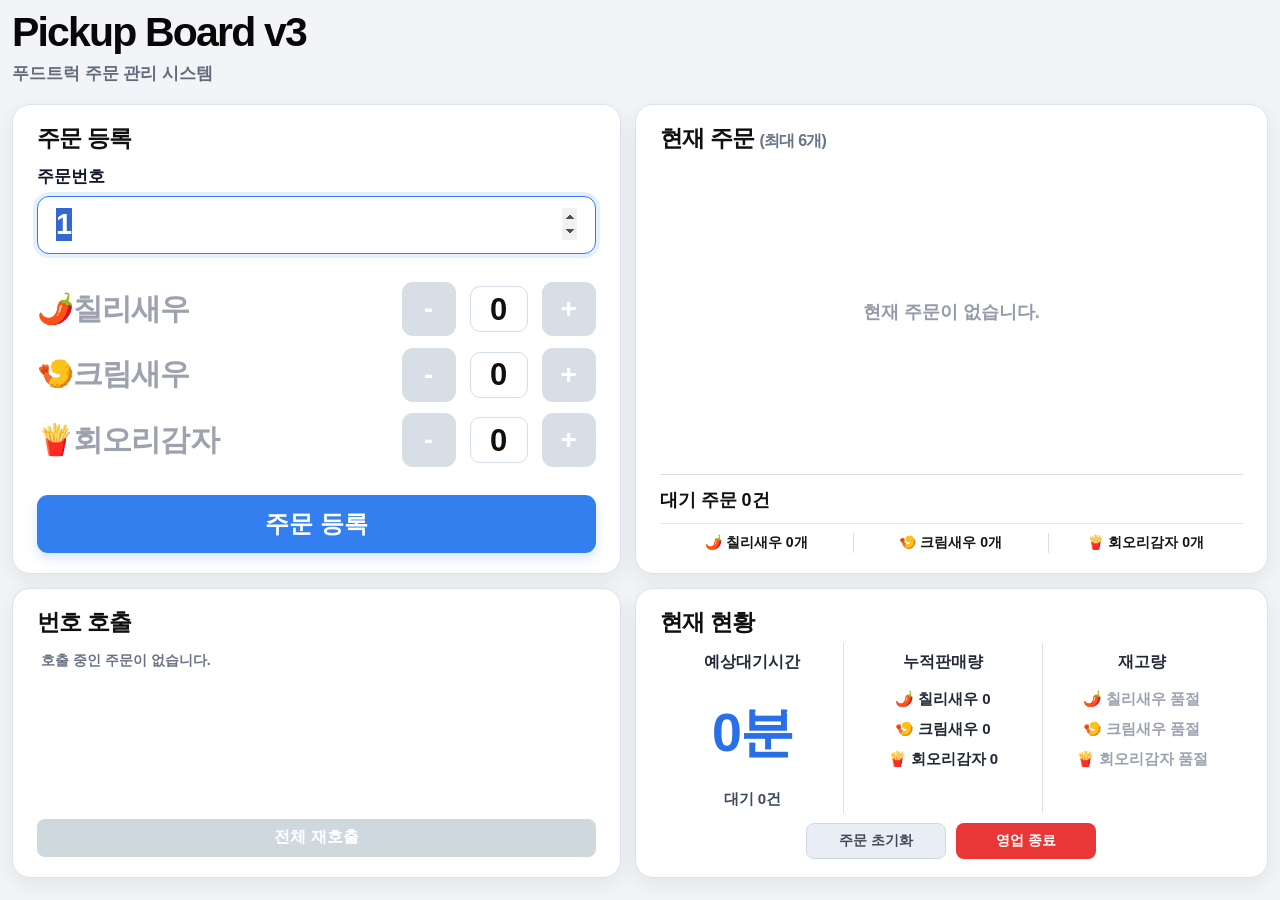
==== index.html @ 9f9c9aea "Pickup Board v3.0 Initial Release" ====
<!DOCTYPE html>
<html lang="ko">

<head>

    <meta charset="UTF-8">

    <meta
        name="viewport"
        content="width=device-width, initial-scale=1.0">

    <title>Pickup Board v3</title>

    <link
        rel="stylesheet"
        href="style.css">

</head>

<body>

    <div class="container">

        <!-- ==========================
             Header
        =========================== -->

        <header class="header">

            <h1>Pickup Board v3</h1>

            <p>푸드트럭 주문 관리 시스템</p>

        </header>



        <!-- ==========================
             Dashboard
        =========================== -->

        <main class="dashboard">

            <!-- ======================
                 주문 등록
            ======================= -->

            <section class="card order-card">

                <h2>주문 등록</h2>

                <div class="order-number">

                    <label for="orderNumber">
                        주문번호
                    </label>

                    <input
                        id="orderNumber"
                        type="number">

                </div>


                <div class="menu-list">

                    <!-- 칠리새우 -->

                    <div class="menu-item">

                        <label class="menu-name">

                            🌶️칠리새우

                        </label>

                        <div class="counter">

                            <button
                                id="minusChili"
                                class="minus">

                                -

                            </button>

                            <span
                                id="countChili"
                                class="count-text">

                                0

                            </span>

                            <button
                                id="plusChili"
                                class="plus">

                                +

                            </button>

                        </div>

                    </div>


                    <!-- 크림새우 -->

                    <div class="menu-item">

                        <label class="menu-name">

                            🍤크림새우

                        </label>

                        <div class="counter">

                            <button
                                id="minusCream"
                                class="minus">

                                -

                            </button>

                            <span
                                id="countCream"
                                class="count-text">

                                0

                            </span>

                            <button
                                id="plusCream"
                                class="plus">

                                +

                            </button>

                        </div>

                    </div>


                    <!-- 회오리감자 -->

                    <div class="menu-item">

                        <label class="menu-name">

                            🍟회오리감자

                        </label>

                        <div class="counter">

                            <button
                                id="minusPotato"
                                class="minus">

                                -

                            </button>

                            <span
                                id="countPotato"
                                class="count-text">

                                0

                            </span>

                            <button
                                id="plusPotato"
                                class="plus">

                                +

                            </button>

                        </div>

                    </div>

                </div>


                <button
                    id="registerButton"
                    class="register-button">

                    주문 등록

                </button>

            </section>



            <!-- ======================
                 현재 주문
            ======================= -->

            <section class="card current-card">

                <h2>

                    현재 주문

                    <small>(최대 6개)</small>

                </h2>

                <div
                    id="currentOrders"
                    class="current-orders">

                </div>

                <div class="summary">

                    <div class="waiting-count">

                        <strong id="waitingCount">
                            대기 주문 0건
                        </strong>

                        <span id="hiddenOrderCount">

                        </span>

                    </div>

                    <div class="menu-summary">

                        <span id="summaryChili">

                            🌶️ 칠리새우 0개

                        </span>

                        <span id="summaryCream">

                            🍤 크림새우 0개

                        </span>

                        <span id="summaryPotato">

                            🍟 회오리감자 0개

                        </span>

                    </div>

                </div>

            </section>



            <!-- ======================
                 번호 호출
            ======================= -->

            <section class="card call-card">

                <h2>번호 호출</h2>

                <div
                    id="calledOrders"
                    class="called-orders">

                </div>

                <button
                    id="recallButton"
                    class="recall-button">

                    전체 재호출

                </button>

            </section>



            <!-- ======================
                 현재 현황
            ======================= -->

            <section class="card status-card">

                <h2>현재 현황</h2>

                <div class="status-grid">

                    <!-- 예상 대기시간 -->

                    <div class="status-column">

                        <h3>예상대기시간</h3>

                        <div
                            id="estimatedTime"
                            class="status-value">

                            0분

                        </div>

                        <div
                            id="waitingOrders"
                            class="status-sub">

                            대기 0건

                        </div>

                    </div>


                    <!-- 누적 판매 -->

                    <div class="status-column">

                        <h3>누적판매량</h3>

                        <div
                            id="salesChili">

                            🌶️칠리새우 0

                        </div>

                        <div
                            id="salesCream">

                            🍤크림새우 0

                        </div>

                        <div
                            id="salesPotato">

                            🍟회오리감자 0

                        </div>

                    </div>


                    <!-- 재고 -->

                    <div class="status-column">

                        <h3>재고량</h3>

                        <div
                            id="stockChili">

                            🌶️칠리새우 0

                        </div>

                        <div
                            id="stockCream">

                            🍤크림새우 0

                        </div>

                        <div
                            id="stockPotato">

                            🍟회오리감자 0

                        </div>

                    </div>

                </div>


                <div class="status-buttons">

                    <button
                        id="resetButton"
                        class="reset-button">

                        주문 초기화

                    </button>

                    <button
                        id="closeButton"
                        class="close-button">

                        영업 종료

                    </button>

                </div>

            </section>

        </main>

    </div>

    <script src="app.js"></script>

</body>

</html>
---- style.css ----
/* =========================================================
   Pickup Board v3
   style.css 전체 교체 코드
========================================================= */


/* =========================================================
   기본 초기화
========================================================= */

* {
    box-sizing: border-box;
    margin: 0;
    padding: 0;
}

html,
body {
    width: 100%;
    min-height: 100%;
}

body {
    background: #f2f4f7;
    color: #111827;

    font-family:
        Pretendard,
        "Noto Sans KR",
        "Apple SD Gothic Neo",
        Arial,
        sans-serif;

    line-height: 1.4;
}

button,
input {
    font: inherit;
}

button {
    border: none;
    cursor: pointer;

    touch-action: manipulation;
    -webkit-tap-highlight-color: transparent;
}

button:focus-visible,
input:focus-visible {
    outline: 4px solid rgba(47, 126, 247, 0.18);
    outline-offset: 2px;
}


/* =========================================================
   전체 화면
========================================================= */

.container {
    width: 100%;
    max-width: 1920px;

    margin: 0 auto;
    padding: 12px;
}


/* =========================================================
   상단 제목
========================================================= */

.header {
    margin-bottom: 18px;
}

.header h1 {
    color: #070707;

    font-size: clamp(40px, 3.2vw, 58px);
    font-weight: 900;
    line-height: 1.02;
    letter-spacing: -1.8px;
}

.header p {
    margin-top: 8px;

    color: #626c7b;

    font-size: clamp(17px, 1.3vw, 22px);
    font-weight: 600;
}


/* =========================================================
   대시보드
========================================================= */

.dashboard {
    display: grid;

    grid-template-columns:
        minmax(440px, 0.98fr)
        minmax(610px, 1.02fr);

    grid-template-rows:
        minmax(470px, 1.4fr)
        minmax(290px, 0.86fr);

    gap: 14px;
}


/* =========================================================
   공통 카드
========================================================= */

.card {
    min-width: 0;
    min-height: 0;

    display: flex;
    flex-direction: column;

    overflow: hidden;

    padding: 20px 24px;

    border: 1px solid #dbe2eb;
    border-radius: 18px;

    background: #ffffff;

    box-shadow:
        0 7px 22px rgba(27, 39, 58, 0.07);
}

.card h2 {
    flex-shrink: 0;

    margin-bottom: 14px;

    color: #101010;

    font-size: clamp(23px, 1.65vw, 29px);
    font-weight: 900;
    line-height: 1.15;
    letter-spacing: -0.8px;
}

.card h2 small {
    color: #687487;

    font-size: 16px;
    font-weight: 700;
}


/* =========================================================
   주문 등록
========================================================= */

.order-card {
    min-height: 0;
}

.order-number {
    flex-shrink: 0;
}

.order-number label {
    display: block;

    margin-bottom: 7px;

    color: #111827;

    font-size: 17px;
    font-weight: 900;
}

.order-number input {
    width: 100%;
    height: 58px;

    padding: 0 18px;
    margin-bottom: 17px;

    border: 1px solid #cdd8e6;
    border-radius: 12px;

    background: #f8fafc;
    color: #101010;

    font-size: 29px;
    font-weight: 900;

    transition:
        border-color 0.15s ease,
        box-shadow 0.15s ease,
        background 0.15s ease;
}

.order-number input:focus {
    border-color: #2f7ef7;
    background: #ffffff;

    box-shadow:
        0 0 0 4px rgba(47, 126, 247, 0.12);

    outline: none;
}


/* =========================================================
   주문 메뉴 목록
========================================================= */

.menu-list {
    flex: 1;
    min-height: 0;

    display: flex;
    flex-direction: column;
    justify-content: space-evenly;
}

.menu-item {
    display: flex;
    align-items: center;
    justify-content: space-between;

    gap: 22px;
}

.menu-name {
    min-width: 0;

    color: #111111;

    font-size: 30px;
    font-weight: 900;
    line-height: 1.15;
    letter-spacing: -0.9px;
}


/* =========================================================
   메뉴 수량 조절
========================================================= */

.counter {
    flex-shrink: 0;

    display: grid;
    grid-template-columns: 54px 58px 54px;
    align-items: center;

    column-gap: 14px;
}

.minus,
.plus {
    width: 54px;
    height: 54px;

    border-radius: 11px;

    background: #347ff0;
    color: #ffffff;

    font-size: 28px;
    font-weight: 900;
    line-height: 1;

    box-shadow:
        0 4px 10px rgba(47, 126, 247, 0.18);

    transition:
        background 0.15s ease,
        transform 0.1s ease;
}

.minus:hover,
.plus:hover {
    background: #236de2;
}

.minus:active,
.plus:active {
    transform: scale(0.94);
}

.count-text {
    width: 58px;
    height: 46px;

    display: flex;
    align-items: center;
    justify-content: center;

    border: 1px solid #d3deeb;
    border-radius: 10px;

    background: #ffffff;
    color: #101010;

    font-size: 31px;
    font-weight: 900;
    line-height: 1;
}

.register-button {
    width: 100%;
    height: 58px;
    flex-shrink: 0;

    margin-top: 16px;

    border-radius: 11px;

    background: #347ff0;
    color: #ffffff;

    font-size: 24px;
    font-weight: 900;

    box-shadow:
        0 5px 12px rgba(47, 126, 247, 0.2);

    transition:
        background 0.15s ease,
        transform 0.1s ease;
}

.register-button:hover {
    background: #246fe2;
}

.register-button:active {
    transform: scale(0.985);
}


/* =========================================================
   현재 주문
========================================================= */

.current-card {
    min-height: 0;
}

.current-orders {
    flex: 1;
    min-height: 0;

    display: grid;
    grid-template-columns: repeat(3, minmax(0, 1fr));
    grid-template-rows: repeat(2, minmax(0, 1fr));

    gap: 12px;

    overflow: hidden;
}


/* 현재 주문 개별 카드 */

.current-order-item {
    min-width: 0;
    min-height: 0;

    display: flex;
    flex-direction: column;

    overflow: hidden;

    padding: 12px 14px;

    border: 1px solid #ccd7e5;
    border-radius: 12px;

    background: #ffffff;

    transition:
        border-color 0.15s ease,
        background 0.15s ease,
        transform 0.1s ease;
}

.current-order-item:hover {
    border-color: #347ff0;
    background: #f8fbff;
}

.current-order-item:active {
    transform: scale(0.985);
}


/* 주문번호와 경과시간 */

.order-number-row {
    width: 100%;
    min-width: 0;

    display: flex;
    align-items: center;

    gap: 8px;
}

.order-number-button {
    width: auto;
    height: auto;
    min-width: 0;

    flex: 0 0 auto;

    padding: 0;

    background: transparent;
    color: #2e73e8;

    font-size: 26px;
    font-weight: 900;
    line-height: 1.05;
    text-align: left;
}

.order-number-button:hover {
    color: #155bc8;
}

.elapsed-time {
    flex: 0 0 auto;

    padding: 4px 7px;

    border-radius: 20px;

    font-size: 11px;
    font-weight: 900;
    line-height: 1;

    white-space: nowrap;
}

.elapsed-time.elapsed-normal {
    background: #edf3ff;
    color: #347ff0;
}

.elapsed-time.elapsed-warning {
    background: #fff3e0;
    color: #f57c00;
}

.elapsed-time.elapsed-danger {
    background: #ffebee;
    color: #e53935;
}


/* 현재 주문 메뉴 양쪽 정렬 */

.order-menu-list {
    min-height: 0;

    display: flex;
    flex-direction: column;

    gap: 4px;

    margin-top: 8px;

    overflow: hidden;
}

.order-menu-list .menu-row {
    width: 100%;
    min-width: 0;

    display: flex;
    align-items: center;
    justify-content: space-between;

    gap: 10px;
}

.order-menu-list .menu-row span {
    min-width: 0;

    overflow: hidden;

    color: #202020;

    font-size: 14px;
    font-weight: 650;

    white-space: nowrap;
    text-overflow: ellipsis;
}

.order-menu-list .menu-row strong {
    flex-shrink: 0;

    color: #101010;

    font-size: 15px;
    font-weight: 900;
}


/* 주문이 없을 때 */

.empty-orders {
    grid-column: 1 / -1;
    grid-row: 1 / -1;

    display: flex;
    align-items: center;
    justify-content: center;

    color: #929baa;

    font-size: 18px;
    font-weight: 700;
}


/* =========================================================
   현재 주문 하단 요약
========================================================= */

.summary {
    flex-shrink: 0;

    margin-top: 13px;
    padding-top: 11px;

    border-top: 1px solid #d6dee9;
}

.waiting-count {
    min-height: 30px;

    display: flex;
    align-items: center;

    gap: 28px;

    color: #111111;

    font-size: 18px;
    font-weight: 900;
}

#hiddenOrderCount {
    color: #2674e8;
    font-weight: 900;
}

.menu-summary {
    display: grid;
    grid-template-columns: repeat(3, minmax(0, 1fr));

    margin-top: 7px;
    padding-top: 9px;

    border-top: 1px solid #e1e7ef;
}

.menu-summary span {
    min-width: 0;

    padding: 0 10px;

    border-right: 1px solid #d7dee8;

    color: #141414;

    text-align: center;

    font-size: clamp(14px, 1.05vw, 17px);
    font-weight: 850;

    white-space: nowrap;
    overflow: hidden;
    text-overflow: ellipsis;
}

.menu-summary span:last-child {
    border-right: none;
}


/* =========================================================
   번호 호출
========================================================= */

.call-card {
    min-height: 0;
}

.called-orders {
    flex: 1;
    min-height: 0;

    display: grid;
    grid-template-columns: repeat(5, minmax(0, 1fr));
    grid-auto-rows: 48px;

    column-gap: 12px;
    row-gap: 12px;

    align-content: start;

    padding: 2px 4px 12px;

    overflow-y: auto;
    overflow-x: hidden;
}

.called-order-number {
    width: 100%;
    height: 48px;

    border-radius: 10px;

    background: #347ff0;
    color: #ffffff;

    font-size: 22px;
    font-weight: 900;
    line-height: 1;

    box-shadow:
        0 3px 8px rgba(47, 126, 247, 0.18);

    transition:
        background 0.15s ease,
        transform 0.1s ease;
}

.called-order-number:hover {
    background: #236de2;
}

.called-order-number:active {
    transform: scale(0.95);
}

.call-empty {
    grid-column: 1 / -1;

    width: 100%;
    margin: 0;

    color: #697384;

    font-size: 14px;
    font-weight: 650;
    line-height: 1.4;

    white-space: nowrap;
}

.recall-button {
    width: 100%;
    height: 38px;
    flex-shrink: 0;

    margin-top: 10px;

    border-radius: 8px;

    background: #347ff0;
    color: #ffffff;

    font-size: 16px;
    font-weight: 900;

    transition:
        background 0.15s ease,
        transform 0.1s ease;
}

.recall-button:hover:not(:disabled) {
    background: #236de2;
}

.recall-button:active:not(:disabled) {
    transform: scale(0.985);
}

.recall-button:disabled {
    background: #ced8dd;
    color: #ffffff;

    cursor: not-allowed;
}


/* =========================================================
   현재 현황
========================================================= */

.status-card {
    min-height: 0;

    padding-bottom: 18px;
}

.status-card h2 {
    margin-bottom: 8px;
}

.status-grid {
    flex: 1;
    min-height: 0;

    display: grid;
    grid-template-columns:
        minmax(0, 0.92fr)
        minmax(0, 1fr)
        minmax(0, 1fr);

    margin: 0 2px 8px;
}


/* 현재 현황 각 열 */

.status-column {
    min-width: 0;
    min-height: 0;

    display: flex;
    flex-direction: column;
    align-items: center;

    padding: 8px 18px 4px;

    text-align: center;

    border-right: 1px solid #d9e1eb;
}

.status-column:last-child {
    border-right: none;
}

.status-column h3 {
    flex-shrink: 0;

    margin-bottom: 10px;

    color: #222b37;

    font-size: 16px;
    font-weight: 900;
}


/* =========================================================
   예상 대기시간
========================================================= */

.status-value {
    flex: 1;
    min-height: 72px;

    display: flex;
    align-items: center;
    justify-content: center;

    color: #286fe8;

    font-size: clamp(44px, 4.2vw, 62px);
    font-weight: 900;
    line-height: 1;
    letter-spacing: -1.5px;
}

.status-sub {
    margin-top: 5px;

    color: #3f4b5c;

    font-size: 15px;
    font-weight: 850;
}


/* =========================================================
   누적 판매량 / 재고량
========================================================= */

#salesChili,
#salesCream,
#salesPotato,
#stockChili,
#stockCream,
#stockPotato {
    width: 100%;
    min-height: 30px;

    display: flex;
    align-items: center;
    justify-content: center;

    color: #202833;

    font-size: 15px;
    font-weight: 850;

    white-space: nowrap;
}


/* 재고 상태 */

/* 재고 20개 이상 */
.stock-normal {
    color: #22c55e !important;
}

/* 재고 10~19개 */
.stock-low {
    color: #f59e0b !important;
}

/* 재고 1~9개 */
.stock-danger {
    color: #ef4444 !important;
}

/* 재고 0개 */
.stock-soldout {
    color: #9ca3af !important;
    font-weight: 900 !important;
}

/* =========================================================
   현재 현황 하단 버튼
========================================================= */

.status-buttons {
    flex-shrink: 0;

    display: grid;
    grid-template-columns: 1fr 1fr;

    gap: 10px;

    width: min(290px, 100%);
    margin: 2px auto 0;
}

.reset-button,
.close-button {
    width: 100%;
    height: 36px;

    border-radius: 8px;

    font-size: 14px;
    font-weight: 900;

    transition:
        opacity 0.15s ease,
        transform 0.1s ease;
}

.reset-button {
    border: 1px solid #cfd8e5;

    background: #e9eef5;
    color: #3f4a59;
}

.close-button {
    background: #e93636;
    color: #ffffff;
}

.reset-button:hover,
.close-button:hover {
    opacity: 0.9;
}

.reset-button:active,
.close-button:active {
    transform: scale(0.97);
}


/* =========================================================
   스크롤바
========================================================= */

::-webkit-scrollbar {
    width: 7px;
    height: 7px;
}

::-webkit-scrollbar-track {
    background: transparent;
}

::-webkit-scrollbar-thumb {
    background: #c4ccd7;
    border-radius: 10px;
}

::-webkit-scrollbar-thumb:hover {
    background: #aeb8c5;
}


/* =========================================================
   낮은 높이의 노트북
========================================================= */

@media (min-width: 1001px) and (max-height: 850px) {
    .container {
        padding: 8px;
    }

    .header {
        margin-bottom: 12px;
    }

    .header h1 {
        font-size: 42px;
    }

    .header p {
        margin-top: 5px;
    }

    .dashboard {
        grid-template-rows:
            minmax(405px, 1.4fr)
            minmax(225px, 0.86fr);

        gap: 12px;
    }

    .card {
        padding: 16px 20px;
    }

    .card h2 {
        margin-bottom: 10px;

        font-size: 23px;
    }

    .order-number input {
        height: 51px;
        margin-bottom: 10px;
    }

    .menu-name {
        font-size: 26px;
    }

    .counter {
        grid-template-columns: 48px 52px 48px;
        column-gap: 11px;
    }

    .minus,
    .plus {
        width: 48px;
        height: 48px;
    }

    .count-text {
        width: 52px;
        height: 41px;

        font-size: 28px;
    }

    .register-button {
        height: 49px;
        margin-top: 10px;
    }

    .current-order-item {
        padding: 9px 11px;
    }

    .summary {
        margin-top: 9px;
        padding-top: 8px;
    }

    .menu-summary {
        margin-top: 4px;
        padding-top: 6px;
    }

    .status-card {
        padding-bottom: 13px;
    }

    .status-grid {
        margin-bottom: 4px;
    }

    .status-column {
        padding: 4px 10px 2px;
    }

    .status-column h3 {
        margin-bottom: 4px;

        font-size: 14px;
    }

    .status-value {
        min-height: 54px;
    }

    #salesChili,
    #salesCream,
    #salesPotato,
    #stockChili,
    #stockCream,
    #stockPotato {
        min-height: 24px;

        font-size: 13px;
    }

    .status-buttons {
        width: min(270px, 100%);
    }

    .reset-button,
    .close-button {
        height: 32px;

        font-size: 13px;
    }
}


/* =========================================================
   태블릿 세로 / 작은 화면
========================================================= */

@media (max-width: 1000px) {
    .container {
        padding: 12px;
    }

    .dashboard {
        grid-template-columns: 1fr;
        grid-template-rows: auto;
    }

    .card {
        min-height: 350px;
    }

    .order-card,
    .current-card {
        min-height: 510px;
    }

    .current-orders {
        min-height: 315px;
    }

    .call-card,
    .status-card {
        min-height: 320px;
    }
}


/* =========================================================
   모바일
========================================================= */

@media (max-width: 650px) {
    .container {
        padding: 9px;
    }

    .header h1 {
        font-size: 35px;
    }

    .header p {
        font-size: 16px;
    }

    .card {
        padding: 17px;

        border-radius: 15px;
    }

    .menu-name {
        font-size: 23px;
    }

    .counter {
        grid-template-columns: 45px 46px 45px;

        column-gap: 8px;
    }

    .minus,
    .plus {
        width: 45px;
        height: 45px;

        font-size: 24px;
    }

    .count-text {
        width: 46px;
        height: 39px;

        font-size: 25px;
    }

    .current-card {
        min-height: 610px;
    }

    .current-orders {
        grid-template-columns: repeat(2, minmax(0, 1fr));
        grid-template-rows: repeat(3, minmax(0, 1fr));

        min-height: 430px;
    }

    .current-order-item {
        padding: 10px;
    }

    .order-number-button {
        font-size: 27px;
    }

    .waiting-count {
        flex-wrap: wrap;

        gap: 6px 18px;
    }

    .menu-summary {
        grid-template-columns: 1fr;

        gap: 7px;
    }

    .menu-summary span {
        border-right: none;

        text-align: left;
    }

    .called-orders {
        grid-template-columns: repeat(3, minmax(0, 1fr));
    }

    .status-grid {
        grid-template-columns: 1fr;

        gap: 5px;
    }

    .status-column {
        padding: 12px 4px;

        border-right: none;
        border-bottom: 1px solid #dce3ec;
    }

    .status-column:last-child {
        border-bottom: none;
    }

    .status-value {
        min-height: 65px;
    }

    .status-buttons {
        grid-template-columns: 1fr;

        width: 100%;
    }

    .reset-button,
    .close-button {
        height: 40px;
    }
}
/* =========================================================
   품절 메뉴 + / - 버튼
========================================================= */

.plus.sold-out-button,
.minus.sold-out-button {

    background: #cbd3dd !important;
    color: #ffffff !important;

    cursor: not-allowed;

    box-shadow: none;
    opacity: 0.75;
}

.plus.sold-out-button:hover,
.minus.sold-out-button:hover {

    background: #cbd3dd !important;
}

.plus.sold-out-button:active,
.minus.sold-out-button:active {

    transform: none;
}

/* =========================================================
   수량이 0인 - 버튼
   (재고는 있으므로 파란색 유지)
========================================================= */

.minus:disabled:not(.sold-out-button) {

    background: #347ff0 !important;
    color: #ffffff !important;

    cursor: not-allowed;
    opacity: 0.6;
}

.minus:disabled:not(.sold-out-button):hover {

    background: #347ff0 !important;
}

.minus:disabled:not(.sold-out-button):active {

    transform: none;
}

/* =========================================================
   품절 메뉴 이름
========================================================= */

.menu-name.sold-out-menu-name {
    color: #9ca3af;
}
/* =========================================
   현재 주문 상태
========================================= */

/* 대기 주문 */
.current-order-item.waiting-order{
    border: 1px solid #d9e3f2;
}

/* 조리중 주문 */
.current-order-item.cooking-order{

    border: 3px solid #ff9800;

    box-shadow: 0 0 14px rgba(255,152,0,.25);

    transition: .25s;
}
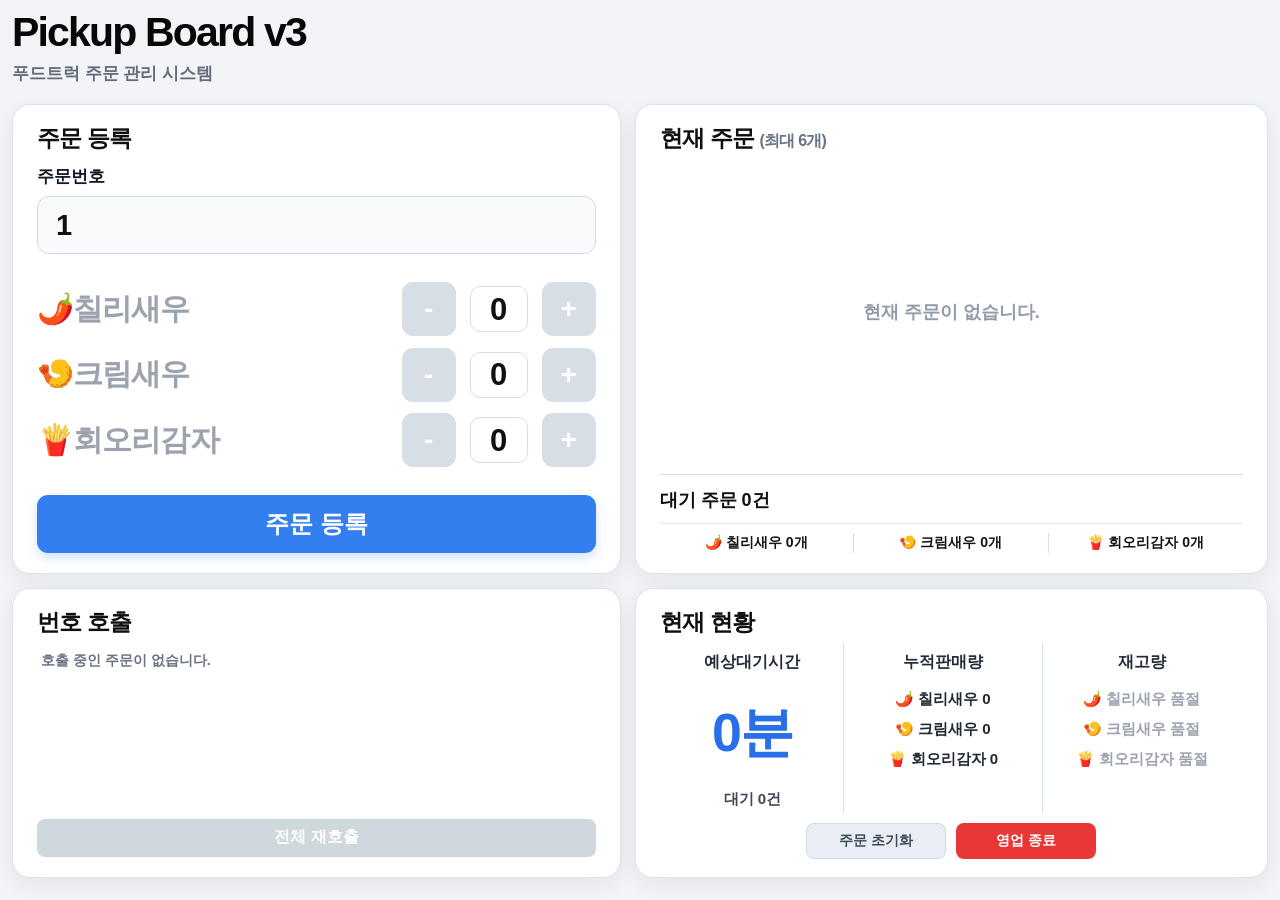
==== commit c6f23427: "Add custom order number keypad" ====
--- a/index.html
+++ b/index.html
@@ -55,9 +55,64 @@
                         주문번호
                     </label>
 
-                    <input
+                    <button
                         id="orderNumber"
-                        type="number">
+                        type="button"
+                        class="order-number-display"
+                        aria-haspopup="dialog"
+                        aria-expanded="false">
+                        1
+                    </button>
+
+                </div>
+
+                <div
+                    id="orderNumberModal"
+                    class="order-number-modal"
+                    hidden
+                    role="dialog"
+                    aria-modal="true"
+                    aria-labelledby="orderNumberModalTitle">
+
+                    <div class="order-number-modal-panel">
+
+                        <div class="order-number-modal-header">
+                            <h3 id="orderNumberModalTitle">
+                                주문번호 수정
+                            </h3>
+                        </div>
+
+                        <div
+                            id="orderNumberValue"
+                            class="order-number-value">
+                            1
+                        </div>
+
+                        <div class="order-number-keypad">
+
+                            <button type="button" class="keypad-button" data-digit="1">1</button>
+                            <button type="button" class="keypad-button" data-digit="2">2</button>
+                            <button type="button" class="keypad-button" data-digit="3">3</button>
+                            <button type="button" class="keypad-button" data-digit="4">4</button>
+                            <button type="button" class="keypad-button" data-digit="5">5</button>
+                            <button type="button" class="keypad-button" data-digit="6">6</button>
+                            <button type="button" class="keypad-button" data-digit="7">7</button>
+                            <button type="button" class="keypad-button" data-digit="8">8</button>
+                            <button type="button" class="keypad-button" data-digit="9">9</button>
+                            <button type="button" class="keypad-button keypad-cancel" data-action="cancel">취소</button>
+                            <button type="button" class="keypad-button" data-digit="0">0</button>
+                            <button type="button" class="keypad-button keypad-backspace" data-action="backspace">←</button>
+
+                        </div>
+
+                        <button
+                            id="orderNumberConfirm"
+                            type="button"
+                            class="order-number-confirm">
+                            확인
+                        </button>
+
+                    </div>
 
                 </div>
 
@@ -412,7 +467,7 @@
 
     </div>
 
-    <script src="app.js"></script>
+    <script src="app.js?v=20260818-1"></script>
 
 </body>
 
--- a/style.css
+++ b/style.css
@@ -181,7 +181,7 @@
     font-weight: 900;
 }
 
-.order-number input {
+.order-number-display {
     width: 100%;
     height: 58px;
 
@@ -196,6 +196,7 @@
 
     font-size: 29px;
     font-weight: 900;
+    text-align: left;
 
     transition:
         border-color 0.15s ease,
@@ -203,7 +204,12 @@
         background 0.15s ease;
 }
 
-.order-number input:focus {
+.order-number-display:hover {
+    border-color: #8ab0f7;
+    background: #f3f8ff;
+}
+
+.order-number-display:focus-visible {
     border-color: #2f7ef7;
     background: #ffffff;
 
@@ -211,6 +217,131 @@
         0 0 0 4px rgba(47, 126, 247, 0.12);
 
     outline: none;
+}
+
+.order-number-modal {
+    position: fixed;
+    inset: 0;
+    z-index: 2500;
+
+    display: flex;
+    align-items: center;
+    justify-content: center;
+
+    padding: 18px;
+
+    background: rgba(15, 23, 42, 0.45);
+}
+
+.order-number-modal[hidden] {
+    display: none;
+}
+
+.order-number-modal-panel {
+    width: min(90vw, 360px);
+
+    padding: 18px 16px 16px;
+
+    border: 1px solid #dfe7f2;
+    border-radius: 18px;
+
+    background: #ffffff;
+    box-shadow:
+        0 18px 40px rgba(15, 23, 42, 0.18);
+}
+
+.order-number-modal-header {
+    margin-bottom: 12px;
+    text-align: center;
+}
+
+.order-number-modal-header h3 {
+    color: #111827;
+    font-size: 19px;
+    font-weight: 900;
+}
+
+.order-number-value {
+    min-height: 62px;
+
+    display: flex;
+    align-items: center;
+    justify-content: center;
+
+    margin-bottom: 16px;
+
+    border: 1px solid #d7e3f5;
+    border-radius: 12px;
+
+    background: #f7fbff;
+    color: #111827;
+
+    font-size: clamp(30px, 7vw, 40px);
+    font-weight: 900;
+    letter-spacing: 0.04em;
+}
+
+.order-number-keypad {
+    display: grid;
+    grid-template-columns: repeat(3, minmax(0, 1fr));
+    gap: 10px;
+}
+
+.keypad-button {
+    min-height: 62px;
+
+    border-radius: 12px;
+
+    background: #edf4ff;
+    color: #1d4ed8;
+
+    font-size: 24px;
+    font-weight: 900;
+    line-height: 1;
+
+    transition:
+        background 0.15s ease,
+        transform 0.1s ease;
+}
+
+.keypad-button:hover {
+    background: #dfeeff;
+}
+
+.keypad-button:active {
+    transform: scale(0.98);
+}
+
+.keypad-cancel,
+.keypad-backspace {
+    background: #e5e7eb;
+    color: #1f2937;
+}
+
+.keypad-cancel:hover,
+.keypad-backspace:hover {
+    background: #d6dae1;
+}
+
+.order-number-confirm {
+    width: 100%;
+    min-height: 52px;
+
+    margin-top: 16px;
+
+    border-radius: 12px;
+
+    background: #347ff0;
+    color: #ffffff;
+
+    font-size: 20px;
+    font-weight: 900;
+
+    box-shadow: 0 8px 18px rgba(52, 127, 240, 0.2);
+}
+
+.order-number-confirm:hover {
+    background: #246fe2;
 }
 
 
